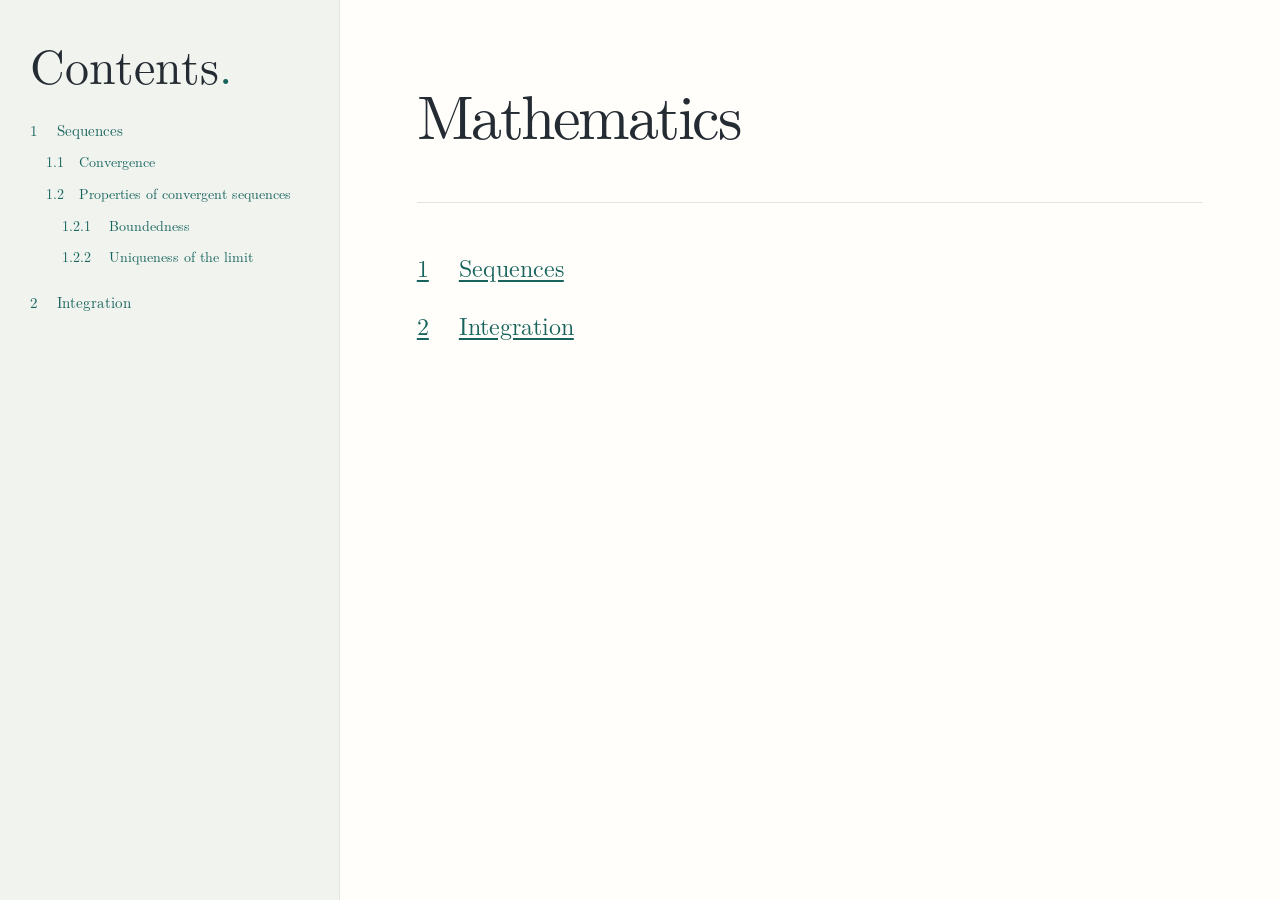
==== index.html @ 55473221 "Initial import" ====
<!doctype html>
<html lang="en">
<head>
  <meta charset="utf-8">
  <meta name="viewport" content="width=device-width, initial-scale=1">
  <title>Mathematics — Personal notes</title>
  <link rel="stylesheet" href="styles.css">
  <script defer src="math-config.js"></script>
  <script defer src="notes.js"></script>
</head>
<body>
  <a class="skip-link" href="#chapters">Skip to notes</a>
  <aside class="sidebar">
    <a class="brand" href="index.html">Contents<span>.</span></a>
    <nav aria-label="Chapters"><ol id="contents" role="list"></ol></nav>
    <!-- <p class="sidebar-note">utakata</p> -->
  </aside>
  <main id="top">
    <header class="page-header">
      <!-- <p class="eyebrow">Definitions · Theorems · Proofs</p> -->
      <h1 id="chapter-heading"><span class="chapter-label" id="chapter-label"></span> <span class="chapter-title" id="chapter-title">Mathematics</span></h1>
      <!-- <p class="subtitle">A notebook for understanding, one result at a time.</p> -->
      <div class="toolbar" aria-label="Proof controls" hidden>
        <button id="expand-proofs" type="button">Expand all proofs</button>
        <button id="collapse-proofs" type="button">Collapse all proofs</button>
        <button id="print-notes" type="button">Print with proofs</button>
      </div>
    </header>
    <p id="status" role="status">Loading chapters…</p>
    <noscript>Enable JavaScript to load the chapter files and typeset mathematics.</noscript>

    <!-- Add chapters here, in reading order. These paths are relative to index.html. -->
    <div id="chapters">
      <section class="chapter" id="sequences" data-chapter="chapters/01-sequences.html" data-title="Sequences"></section>
      <section class="chapter" id="integration" data-chapter="chapters/02-integration.html" data-title="Integration"></section>
    </div>
    <nav id="chapter-navigation" aria-label="Chapter navigation" hidden>
      <a id="next-chapter" rel="next"></a>
    </nav>
    <!-- <footer>by uphyrdia</footer> -->
  </main>
</body>
</html>
---- styles.css ----
/* Local Latin Modern Roman faces: use real bold/italic glyphs, not strokes. */
@font-face {
  font-family:'Latin Modern Roman';
  src:url('fonts/latin-modern/lmroman10-regular.woff2') format('woff2'),
      url('fonts/latin-modern/lmroman10-regular.otf') format('opentype');
  font-weight:400;
  font-style:normal;
  font-display:swap;
}
@font-face {
  font-family:'Latin Modern Roman';
  src:url('fonts/latin-modern/lmroman10-bold.woff2') format('woff2'),
      url('fonts/latin-modern/lmroman10-bold.otf') format('opentype');
  font-weight:700;
  font-style:normal;
  font-display:swap;
}
@font-face {
  font-family:'Latin Modern Roman';
  src:url('fonts/latin-modern/lmroman10-italic.woff2') format('woff2'),
      url('fonts/latin-modern/lmroman10-italic.otf') format('opentype');
  font-weight:400;
  font-style:italic;
  font-display:swap;
}
@font-face {
  font-family:'Latin Modern Roman';
  src:url('fonts/latin-modern/lmroman10-bolditalic.woff2') format('woff2'),
      url('fonts/latin-modern/lmroman10-bolditalic.otf') format('opentype');
  font-weight:700;
  font-style:italic;
  font-display:swap;
}
:root { color-scheme: light; --text-font:'Latin Modern Roman',Georgia,'Times New Roman',serif; --paper:#fffefa; --ink:#242b32; --muted:#637078; --accent:#18645d; --rule:#dfe5df; }
* { box-sizing:border-box; }
html { scroll-padding-top:1.5rem; }
body { margin:0; background:var(--paper); color:var(--ink); font:18px/1.75 var(--text-font); }
/* MathJax 4 uses data-mjx-href links with its own default/visited colors. */
a, #chapters mjx-container a[data-mjx-href] { color:var(--accent); text-underline-offset:3px; }
a:hover, #chapters mjx-container a[data-mjx-href]:hover { color:#0d403c; }
button,a,summary { -webkit-tap-highlight-color:transparent; }
:focus-visible { outline:3px solid #c89541; outline-offset:5px; }
.sidebar { position:fixed; inset:0 auto 0 0; width:340px; background:#f0f3ee; padding:40px 30px; border-right:1px solid var(--rule); overflow:auto; }
.brand { font-size:48px; line-height:1; text-decoration:none; color:var(--ink); }
.brand span { color:var(--accent); }
.eyebrow { font:11px/1.5 var(--text-font); text-transform:uppercase; letter-spacing:.16em; color:var(--muted); }
.sidebar .eyebrow { margin:25px 0 30px; }
nav ol { padding-left:0; list-style:none; }
nav li { padding:6px 0; font:15px/1.7 var(--text-font); }
nav a { text-decoration:none; }
.contents-link { display:grid; grid-template-columns:var(--chapter-number-width, 2ch) minmax(0, 1fr); column-gap:.75em; align-items:baseline; }
.contents-number { font-variant-numeric:lining-nums tabular-nums; }
.contents-title { overflow-wrap:anywhere; }
.contents-sections, .contents-subsections { margin:4px 0 0; padding-left:16px; }
.contents-sections > li, .contents-subsections > li { padding:4px 0; font-size:14px; }
.contents-sections > li > .contents-link { grid-template-columns:var(--section-number-width, 3.25ch) minmax(0, 1fr); }
.contents-subsections > li > .contents-link { grid-template-columns:var(--subsection-number-width, 5.25ch) minmax(0, 1fr); }
.sidebar-note { margin-top:55px; font-size:14px; color:var(--muted); }
main { max-width:1115px; margin-left:340px; padding:60px clamp(24px,6vw,95px) 30px; }
.page-header { padding-bottom:35px; border-bottom:1px solid var(--rule); }
h1 { font-size:clamp(40px,6vw,62px); letter-spacing:-.04em; line-height:1.15; font-weight:normal; margin:18px 0; }
.subtitle { color:var(--muted); max-width:36em; }
.toolbar { display:flex; flex-wrap:wrap; gap:8px; margin-top:25px; }
.toolbar[hidden] { display:none; }
button { font:13px/1.5 var(--text-font); padding:8px 13px; background:transparent; color:var(--accent); border:1px solid #bdcdc4; border-radius:5px; cursor:pointer; }
button:hover { background:#edf3ed; }
.chapter { margin-top:48px; }
h2 { font-weight:bold; font-size:30px; line-height:1.3; margin:0 0 25px; }
#chapter-heading { break-after:avoid; }
.chapter-label { display:block; font-size:.82em; margin-bottom:.55em; }
.chapter-label:empty { display:none; }
.chapter-title { display:block; overflow-wrap:break-word; }
.chapter-list { list-style:none; padding:0; margin:36px 0; }
.chapter-list > li { padding:12px 0; font-size:24px; line-height:1.4; }
#chapter-navigation { margin-top:48px; padding-top:20px; text-align:right; }
#next-chapter { text-decoration:underline; text-underline-offset:3px; }
h3 { font-size:18px; line-height:1.5; margin:0 0 12px; }
.section-heading { font-size:24px; line-height:1.35; margin:36px 0 16px; }
.subsection-heading { font-size:20px; line-height:1.4; margin:28px 0 14px; }
.section-heading, .subsection-heading { break-after:avoid; }
/* Use the same Latin Modern face as the title, with full-height numerals. */
.heading-number {
  font-variant-numeric:lining-nums;
  font-size:1em;
}
p { margin:12px 0; }
.statement { padding:18px 23px; border-left:3px solid var(--accent); background:#f1f5ef; margin:28px 0 0; }
.statement p:last-child { margin-bottom:0; }
details.proof { margin:0 0 28px; }
summary { padding:11px 0; color:var(--accent); font:700 14px/1.7 var(--text-font); cursor:pointer; }
.proof-body { padding:2px 0 17px 22px; }
.qed { text-align:right; margin:0; }
.remark { border-left:2px solid #c0b087; padding-left:20px; margin:28px 0; }
.error { color:#963b29; background:#fff0e8; padding:12px; overflow-wrap:anywhere; }
#status:empty { display:none; }
code { font: .88em var(--text-font); background:#eef0ea; padding:2px 4px; border-radius:3px; }
.math-block { overflow-x:auto; }
:target.statement, .proof-body :target { outline:2px solid #c89541; outline-offset:5px; }
footer { margin-top:65px; padding-top:20px; border-top:1px solid var(--rule); font:12px var(--text-font); color:var(--muted); }
.skip-link { position:absolute; left:12px; top:-100px; z-index:10; background:white; padding:10px; }
.skip-link:focus { top:12px; }
@media(max-width:760px) {
  .sidebar { position:static; width:auto; padding:24px; border-right:0; border-bottom:1px solid var(--rule); }
  .brand { font-size:32px; }
  .sidebar .eyebrow { display:none; }
  #contents { margin-bottom:0; }
  .sidebar-note { display:none; }
  main { margin:0; padding:32px 22px; }
  .statement { padding:15px; }
}
@media print {
  .sidebar,.toolbar,.skip-link,#status,footer,#chapter-navigation { display:none; }
  main { margin:0; max-width:none; padding:0; }
  body { font-size:11pt; background:white; color:black; }
  .page-header { padding-bottom:15px; }
  h1 { font-size:30pt; }
  .chapter { margin-top:30px; }
  .statement { background:none; break-inside:avoid; }
  summary { color:black; }
  a, #chapters mjx-container a[data-mjx-href] { color:inherit; text-decoration:none; }
}
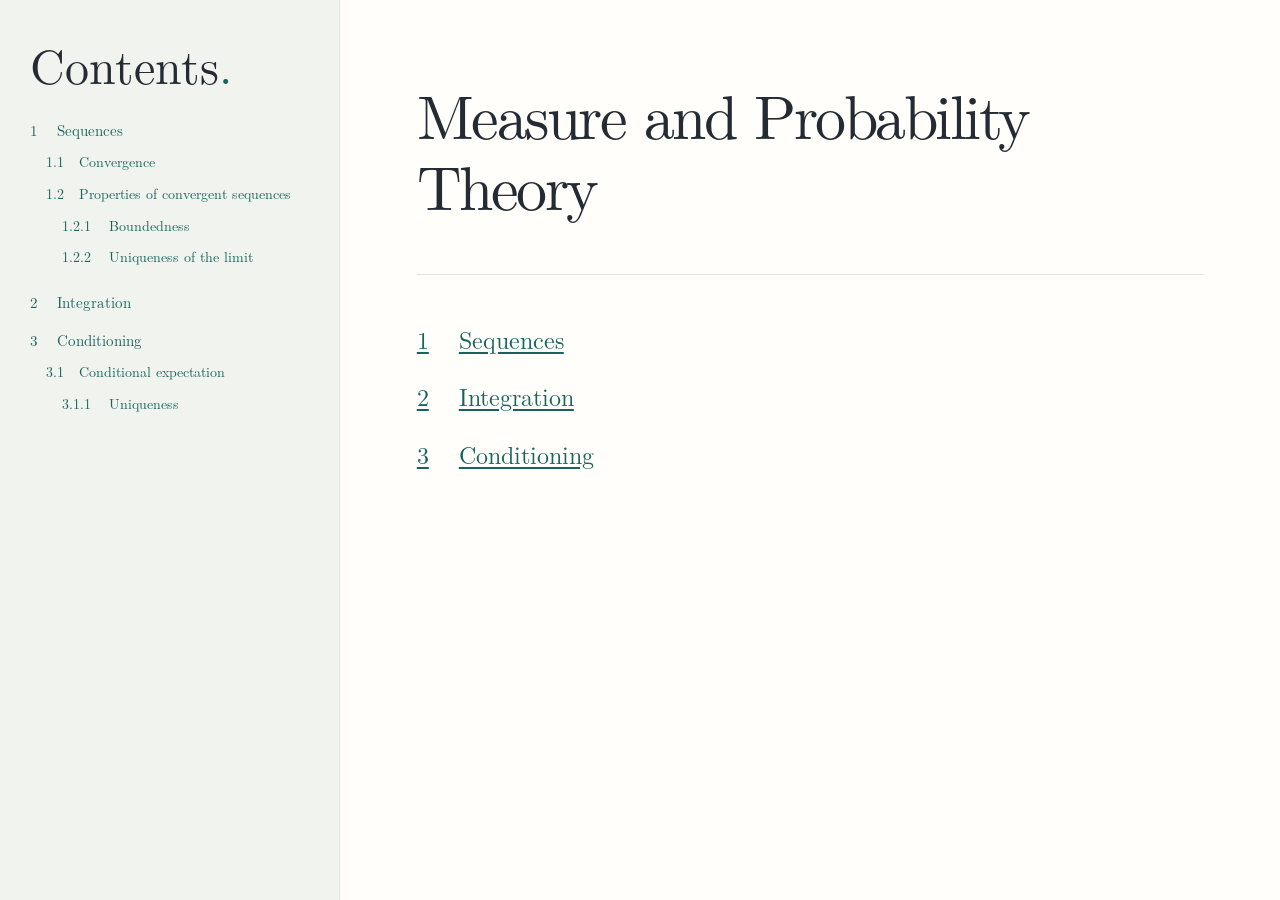
==== commit 44f628e7: "Initial template" ====
--- a/index.html
+++ b/index.html
@@ -3,7 +3,7 @@
 <head>
   <meta charset="utf-8">
   <meta name="viewport" content="width=device-width, initial-scale=1">
-  <title>Mathematics — Personal notes</title>
+  <title>Measure and Probability Theory</title>
   <link rel="stylesheet" href="styles.css">
   <script defer src="math-config.js"></script>
   <script defer src="notes.js"></script>
@@ -18,8 +18,8 @@
   <main id="top">
     <header class="page-header">
       <!-- <p class="eyebrow">Definitions · Theorems · Proofs</p> -->
-      <h1 id="chapter-heading"><span class="chapter-label" id="chapter-label"></span> <span class="chapter-title" id="chapter-title">Mathematics</span></h1>
-      <!-- <p class="subtitle">A notebook for understanding, one result at a time.</p> -->
+      <h1 id="chapter-heading"><span class="chapter-label" id="chapter-label"></span> <span class="chapter-title" id="chapter-title">Measure and Probability Theory</span></h1>
+      <!-- <p class="subtitle">A notebook</p> -->
       <div class="toolbar" aria-label="Proof controls" hidden>
         <button id="expand-proofs" type="button">Expand all proofs</button>
         <button id="collapse-proofs" type="button">Collapse all proofs</button>
@@ -31,8 +31,9 @@
 
     <!-- Add chapters here, in reading order. These paths are relative to index.html. -->
     <div id="chapters">
-      <section class="chapter" id="sequences" data-chapter="chapters/01-sequences.html" data-title="Sequences"></section>
-      <section class="chapter" id="integration" data-chapter="chapters/02-integration.html" data-title="Integration"></section>
+      <section class="chapter" id="sequences" data-chapter="chapters/sequences.html" data-title="Sequences"></section>
+      <section class="chapter" id="integration" data-chapter="chapters/integration.html" data-title="Integration"></section>
+      <section class="chapter" id="conditioning" data-chapter="chapters/conditioning.html" data-title="Conditioning"></section>
     </div>
     <nav id="chapter-navigation" aria-label="Chapter navigation" hidden>
       <a id="next-chapter" rel="next"></a>
--- a/styles.css
+++ b/styles.css
@@ -38,6 +38,8 @@
 /* MathJax 4 uses data-mjx-href links with its own default/visited colors. */
 a, #chapters mjx-container a[data-mjx-href] { color:var(--accent); text-underline-offset:3px; }
 a:hover, #chapters mjx-container a[data-mjx-href]:hover { color:#0d403c; }
+/* SVG equation links paint glyphs with fill/stroke rather than color alone. */
+#chapters mjx-container[jax="SVG"] a[data-mjx-href] { fill:currentColor; stroke:currentColor; }
 button,a,summary { -webkit-tap-highlight-color:transparent; }
 :focus-visible { outline:3px solid #c89541; outline-offset:5px; }
 .sidebar { position:fixed; inset:0 auto 0 0; width:340px; background:#f0f3ee; padding:40px 30px; border-right:1px solid var(--rule); overflow:auto; }
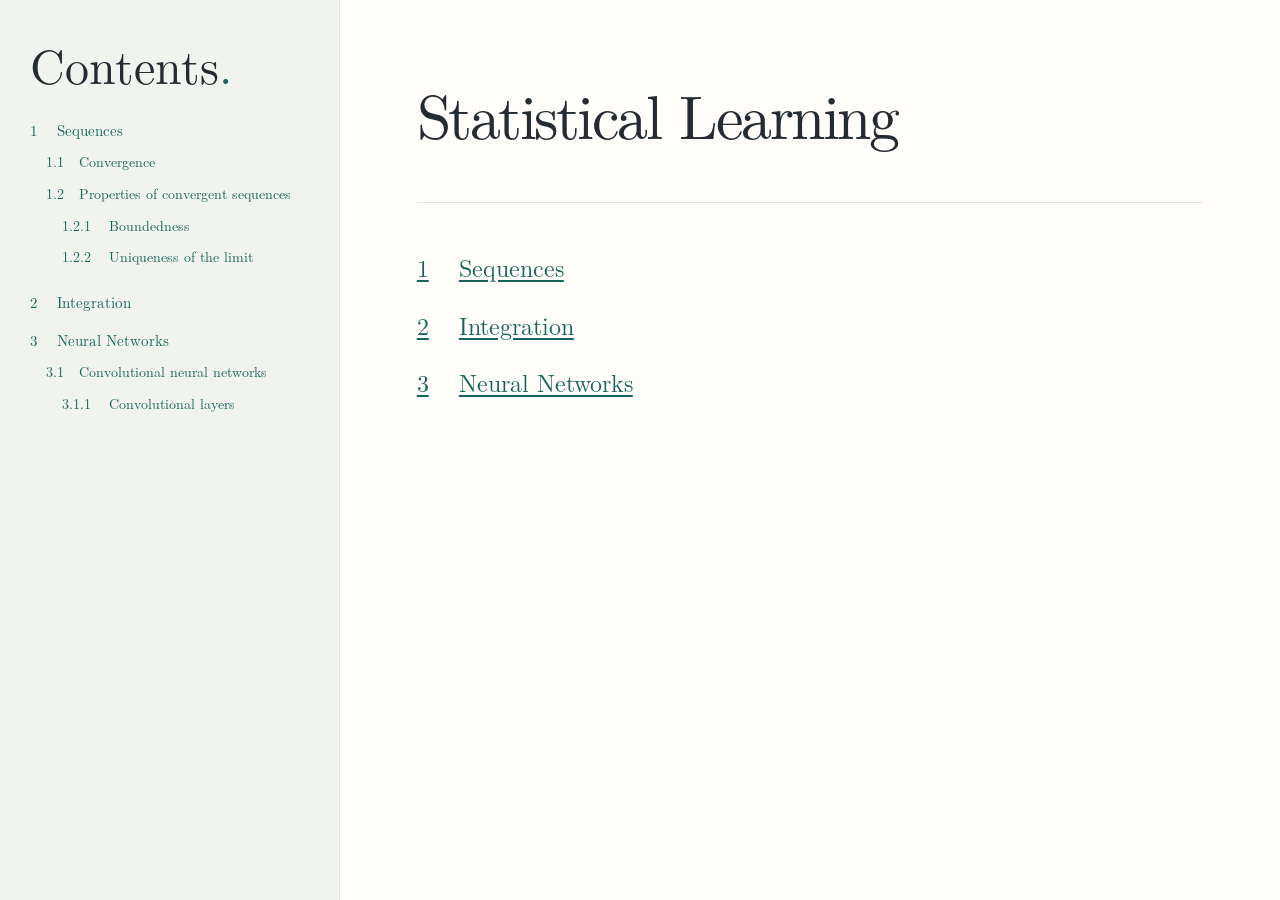
==== commit 398ea8a9: "Initial import" ====
--- a/index.html
+++ b/index.html
@@ -3,7 +3,7 @@
 <head>
   <meta charset="utf-8">
   <meta name="viewport" content="width=device-width, initial-scale=1">
-  <title>Measure and Probability Theory</title>
+  <title>Statistical Learning</title>
   <link rel="stylesheet" href="styles.css">
   <script defer src="math-config.js"></script>
   <script defer src="notes.js"></script>
@@ -18,13 +18,8 @@
   <main id="top">
     <header class="page-header">
       <!-- <p class="eyebrow">Definitions · Theorems · Proofs</p> -->
-      <h1 id="chapter-heading"><span class="chapter-label" id="chapter-label"></span> <span class="chapter-title" id="chapter-title">Measure and Probability Theory</span></h1>
+      <h1 id="chapter-heading"><span class="chapter-label" id="chapter-label"></span> <span class="chapter-title" id="chapter-title">Statistical Learning</span></h1>
       <!-- <p class="subtitle">A notebook</p> -->
-      <div class="toolbar" aria-label="Proof controls" hidden>
-        <button id="expand-proofs" type="button">Expand all proofs</button>
-        <button id="collapse-proofs" type="button">Collapse all proofs</button>
-        <button id="print-notes" type="button">Print with proofs</button>
-      </div>
     </header>
     <p id="status" role="status">Loading chapters…</p>
     <noscript>Enable JavaScript to load the chapter files and typeset mathematics.</noscript>
@@ -33,7 +28,7 @@
     <div id="chapters">
       <section class="chapter" id="sequences" data-chapter="chapters/sequences.html" data-title="Sequences"></section>
       <section class="chapter" id="integration" data-chapter="chapters/integration.html" data-title="Integration"></section>
-      <section class="chapter" id="conditioning" data-chapter="chapters/conditioning.html" data-title="Conditioning"></section>
+      <section class="chapter" id="nn" data-chapter="chapters/nn.html" data-title="Neural Networks"></section>
     </div>
     <nav id="chapter-navigation" aria-label="Chapter navigation" hidden>
       <a id="next-chapter" rel="next"></a>
--- a/styles.css
+++ b/styles.css
@@ -40,7 +40,7 @@
 a:hover, #chapters mjx-container a[data-mjx-href]:hover { color:#0d403c; }
 /* SVG equation links paint glyphs with fill/stroke rather than color alone. */
 #chapters mjx-container[jax="SVG"] a[data-mjx-href] { fill:currentColor; stroke:currentColor; }
-button,a,summary { -webkit-tap-highlight-color:transparent; }
+a,summary { -webkit-tap-highlight-color:transparent; }
 :focus-visible { outline:3px solid #c89541; outline-offset:5px; }
 .sidebar { position:fixed; inset:0 auto 0 0; width:340px; background:#f0f3ee; padding:40px 30px; border-right:1px solid var(--rule); overflow:auto; }
 .brand { font-size:48px; line-height:1; text-decoration:none; color:var(--ink); }
@@ -62,10 +62,6 @@
 .page-header { padding-bottom:35px; border-bottom:1px solid var(--rule); }
 h1 { font-size:clamp(40px,6vw,62px); letter-spacing:-.04em; line-height:1.15; font-weight:normal; margin:18px 0; }
 .subtitle { color:var(--muted); max-width:36em; }
-.toolbar { display:flex; flex-wrap:wrap; gap:8px; margin-top:25px; }
-.toolbar[hidden] { display:none; }
-button { font:13px/1.5 var(--text-font); padding:8px 13px; background:transparent; color:var(--accent); border:1px solid #bdcdc4; border-radius:5px; cursor:pointer; }
-button:hover { background:#edf3ed; }
 .chapter { margin-top:48px; }
 h2 { font-weight:bold; font-size:30px; line-height:1.3; margin:0 0 25px; }
 #chapter-heading { break-after:avoid; }
@@ -96,8 +92,10 @@
 .error { color:#963b29; background:#fff0e8; padding:12px; overflow-wrap:anywhere; }
 #status:empty { display:none; }
 code { font: .88em var(--text-font); background:#eef0ea; padding:2px 4px; border-radius:3px; }
-.math-block { overflow-x:auto; }
-:target.statement, .proof-body :target { outline:2px solid #c89541; outline-offset:5px; }
+/* Wide displayed equations scroll sideways instead of running off the page. */
+#chapters mjx-container[display="true"] { overflow-x:auto; overflow-y:hidden; }
+/* A labelled display is linked through an empty anchor just before it; highlight the equation. */
+:target.statement, .proof-body :target:not(.math-anchor), .math-anchor:target + mjx-container { outline:2px solid #c89541; outline-offset:5px; }
 footer { margin-top:65px; padding-top:20px; border-top:1px solid var(--rule); font:12px var(--text-font); color:var(--muted); }
 .skip-link { position:absolute; left:12px; top:-100px; z-index:10; background:white; padding:10px; }
 .skip-link:focus { top:12px; }
@@ -111,7 +109,7 @@
   .statement { padding:15px; }
 }
 @media print {
-  .sidebar,.toolbar,.skip-link,#status,footer,#chapter-navigation { display:none; }
+  .sidebar,.skip-link,#status,footer,#chapter-navigation { display:none; }
   main { margin:0; max-width:none; padding:0; }
   body { font-size:11pt; background:white; color:black; }
   .page-header { padding-bottom:15px; }
